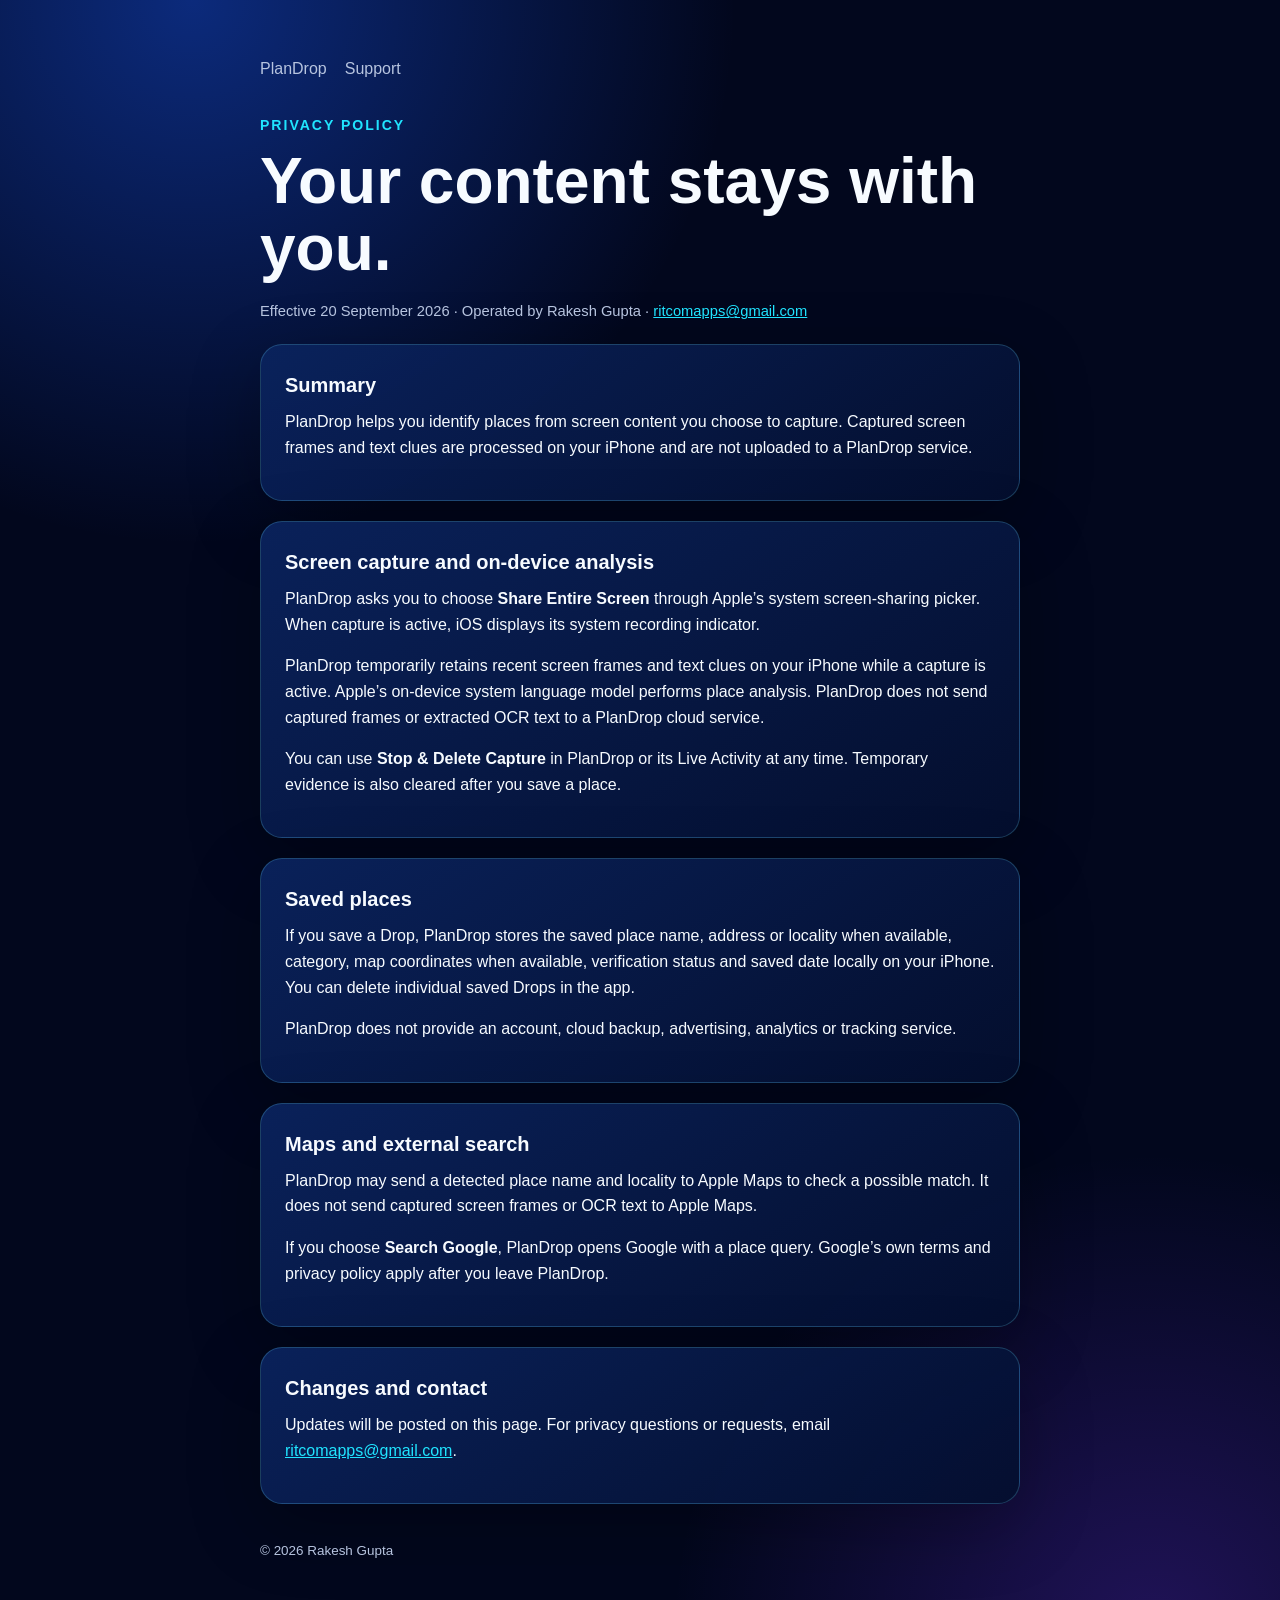
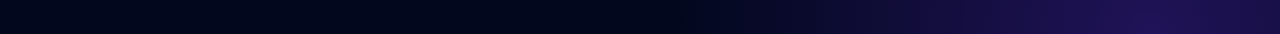
==== privacy.html @ aedbefcd "docs: publish PlanDrop privacy and support" ====
<!doctype html>
<html lang="en">
<head>
  <meta charset="utf-8">
  <meta name="viewport" content="width=device-width, initial-scale=1">
  <meta name="description" content="PlanDrop Privacy Policy.">
  <title>Privacy Policy — PlanDrop</title>
  <link rel="stylesheet" href="styles.css">
</head>
<body>
  <main>
    <nav><a href="index.html">PlanDrop</a><a href="support.html">Support</a></nav>
    <div class="brand">Privacy Policy</div>
    <h1>Your content stays with you.</h1>
    <p class="meta">Effective 20 September 2026 · Operated by Rakesh Gupta · <a href="mailto:ritcomapps@gmail.com">ritcomapps@gmail.com</a></p>

    <section class="card">
      <h2>Summary</h2>
      <p>PlanDrop helps you identify places from screen content you choose to capture. Captured screen frames and text clues are processed on your iPhone and are not uploaded to a PlanDrop service.</p>
    </section>

    <section class="card">
      <h2>Screen capture and on-device analysis</h2>
      <p>PlanDrop asks you to choose <strong>Share Entire Screen</strong> through Apple’s system screen-sharing picker. When capture is active, iOS displays its system recording indicator.</p>
      <p>PlanDrop temporarily retains recent screen frames and text clues on your iPhone while a capture is active. Apple’s on-device system language model performs place analysis. PlanDrop does not send captured frames or extracted OCR text to a PlanDrop cloud service.</p>
      <p>You can use <strong>Stop &amp; Delete Capture</strong> in PlanDrop or its Live Activity at any time. Temporary evidence is also cleared after you save a place.</p>
    </section>

    <section class="card">
      <h2>Saved places</h2>
      <p>If you save a Drop, PlanDrop stores the saved place name, address or locality when available, category, map coordinates when available, verification status and saved date locally on your iPhone. You can delete individual saved Drops in the app.</p>
      <p>PlanDrop does not provide an account, cloud backup, advertising, analytics or tracking service.</p>
    </section>

    <section class="card">
      <h2>Maps and external search</h2>
      <p>PlanDrop may send a detected place name and locality to Apple Maps to check a possible match. It does not send captured screen frames or OCR text to Apple Maps.</p>
      <p>If you choose <strong>Search Google</strong>, PlanDrop opens Google with a place query. Google’s own terms and privacy policy apply after you leave PlanDrop.</p>
    </section>

    <section class="card">
      <h2>Changes and contact</h2>
      <p>Updates will be posted on this page. For privacy questions or requests, email <a href="mailto:ritcomapps@gmail.com">ritcomapps@gmail.com</a>.</p>
    </section>
    <footer>© 2026 Rakesh Gupta</footer>
  </main>
</body>
</html>
---- styles.css ----
:root {
  color-scheme: dark;
  --background: #02071d;
  --panel: #07153b;
  --border: rgba(111, 225, 255, 0.22);
  --text: #f7fbff;
  --muted: #b7c4df;
  --cyan: #20e4ff;
  --blue: #3478ff;
}

* { box-sizing: border-box; }

body {
  margin: 0;
  min-height: 100vh;
  background:
    radial-gradient(circle at 15% 0%, rgba(25, 91, 255, 0.42), transparent 34rem),
    radial-gradient(circle at 90% 100%, rgba(118, 52, 255, 0.26), transparent 30rem),
    var(--background);
  color: var(--text);
  font-family: -apple-system, BlinkMacSystemFont, "SF Pro Display", "Segoe UI", sans-serif;
  line-height: 1.6;
}

main {
  width: min(760px, calc(100% - 32px));
  margin: 0 auto;
  padding: 56px 0 72px;
}

.brand {
  color: var(--cyan);
  font-size: 0.88rem;
  font-weight: 750;
  letter-spacing: 0.14em;
  text-transform: uppercase;
}

h1 { font-size: clamp(2.25rem, 8vw, 4rem); line-height: 1.05; margin: 12px 0 18px; }
h2 { font-size: 1.25rem; margin: 0 0 8px; }
p { margin: 0 0 16px; }
a { color: var(--cyan); }

.lede { color: var(--muted); font-size: 1.12rem; max-width: 650px; }
.meta { color: var(--muted); font-size: 0.92rem; }

.card {
  background: linear-gradient(145deg, rgba(10, 35, 94, 0.94), rgba(4, 15, 47, 0.94));
  border: 1px solid var(--border);
  border-radius: 22px;
  margin-top: 20px;
  padding: 24px;
  box-shadow: 0 22px 70px rgba(0, 0, 0, 0.28);
}

.actions { display: grid; grid-template-columns: repeat(auto-fit, minmax(220px, 1fr)); gap: 14px; margin-top: 28px; }
.action {
  display: block;
  padding: 18px;
  border-radius: 16px;
  background: rgba(52, 120, 255, 0.17);
  border: 1px solid rgba(52, 120, 255, 0.5);
  color: var(--text);
  font-weight: 700;
  text-decoration: none;
}
.action span { display: block; color: var(--muted); font-size: 0.88rem; font-weight: 500; margin-top: 4px; }

footer { color: var(--muted); font-size: 0.84rem; margin-top: 36px; }
nav { display: flex; gap: 18px; flex-wrap: wrap; margin-bottom: 32px; }
nav a { color: var(--muted); text-decoration: none; }
nav a:hover, nav a:focus { color: var(--cyan); }

@media (max-width: 520px) {
  main { padding-top: 32px; }
  .card { padding: 20px; border-radius: 18px; }
}
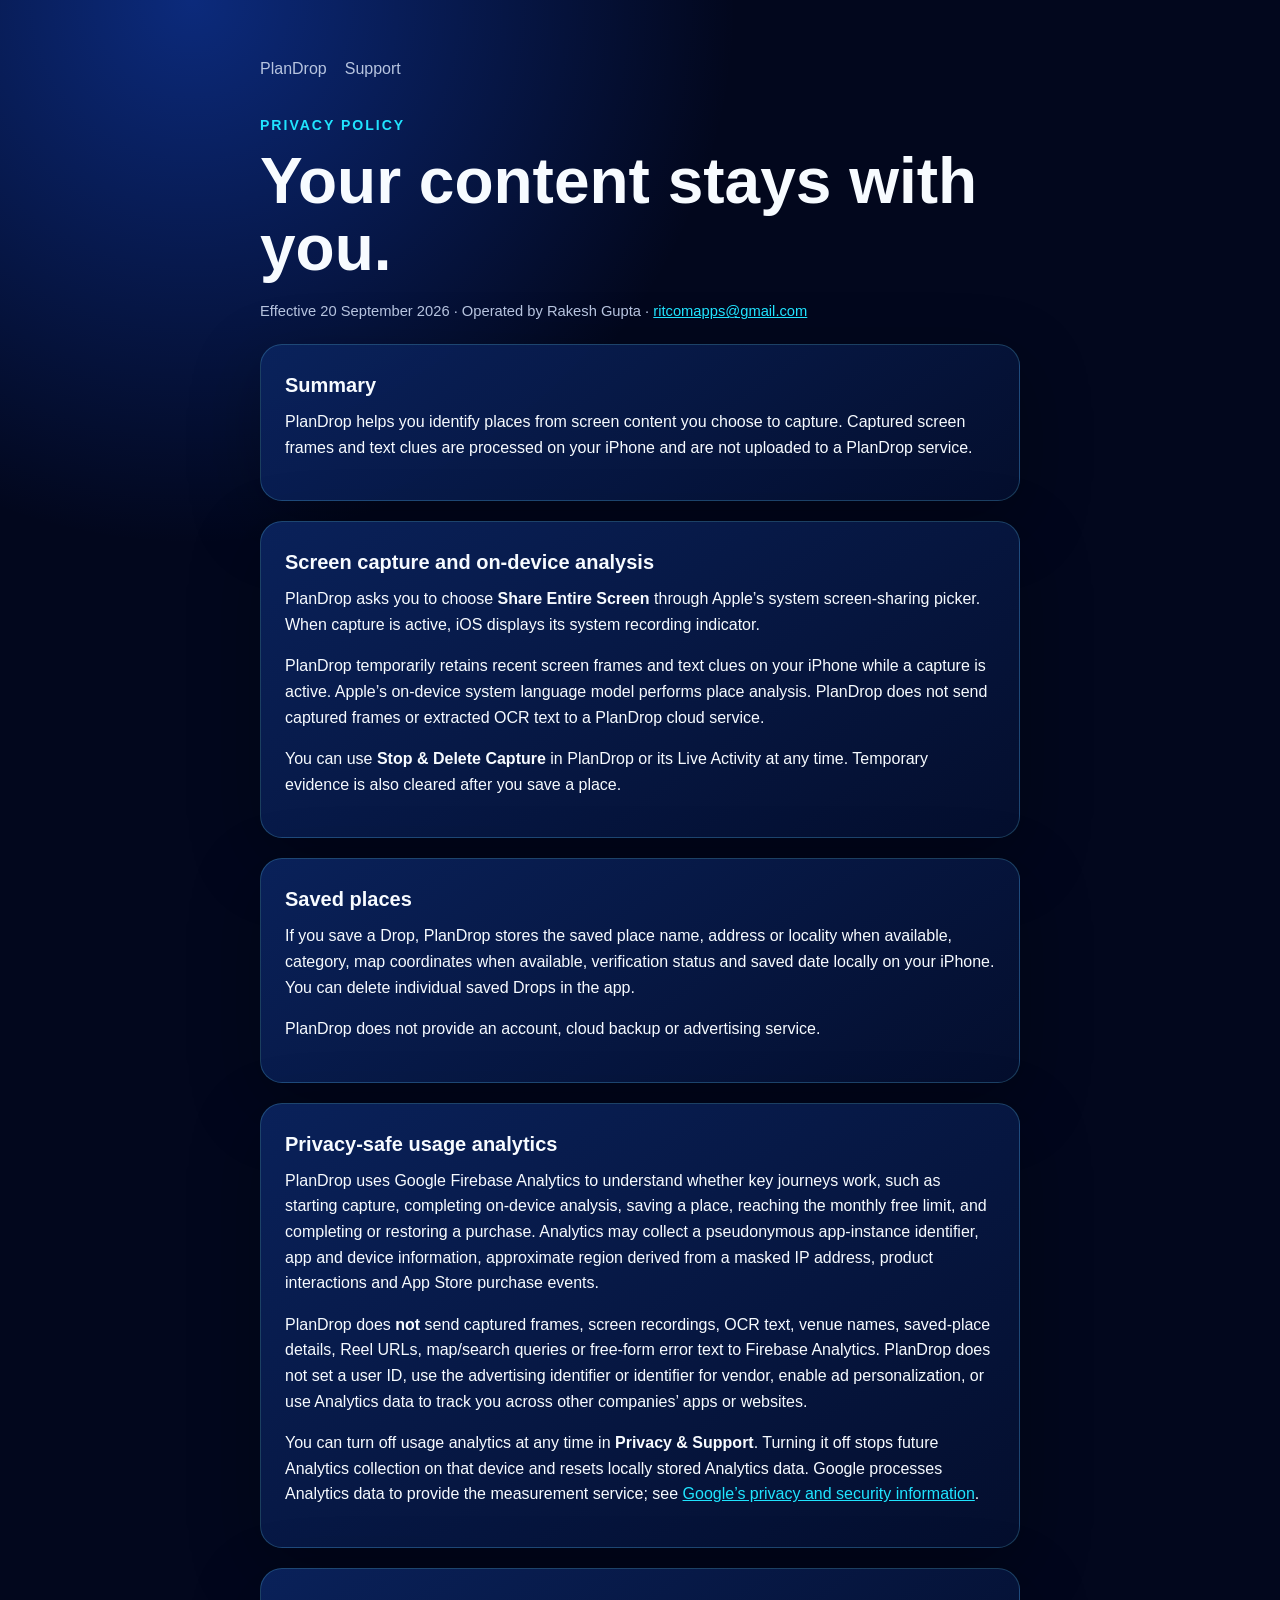
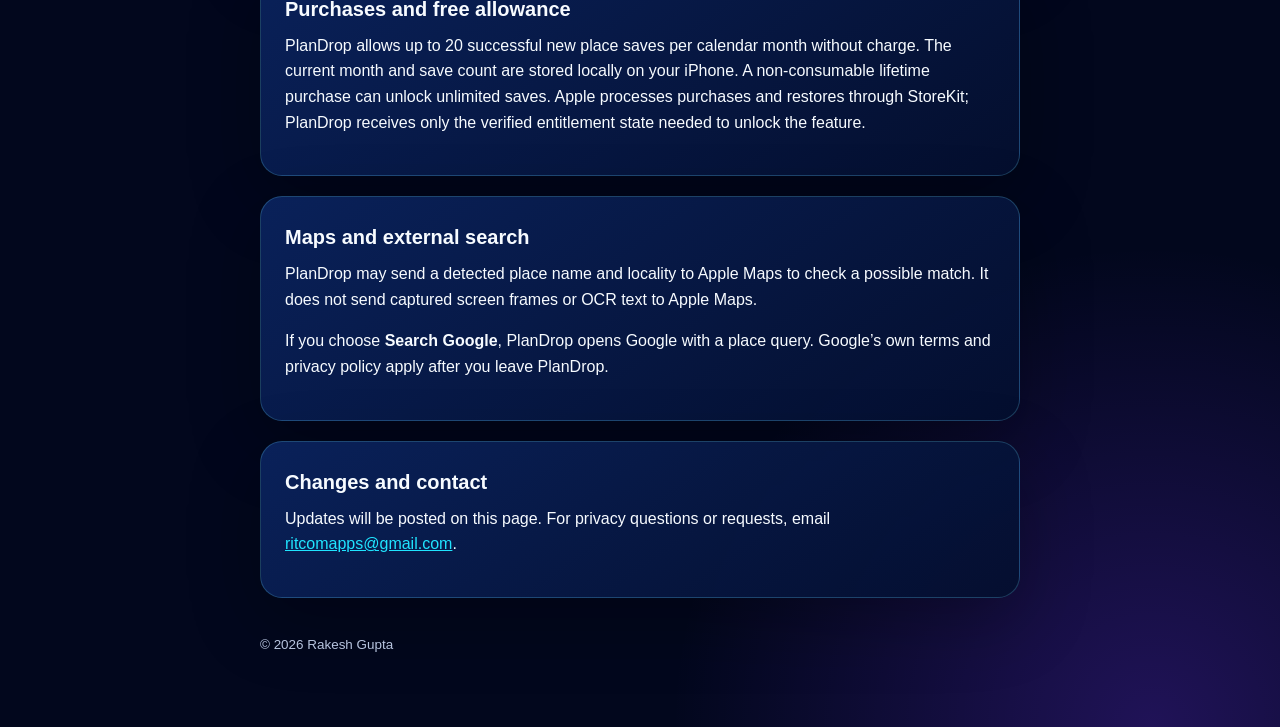
==== commit c3f87b76: "docs: publish PlanDrop privacy and support" ====
--- a/privacy.html
+++ b/privacy.html
@@ -29,7 +29,19 @@
     <section class="card">
       <h2>Saved places</h2>
       <p>If you save a Drop, PlanDrop stores the saved place name, address or locality when available, category, map coordinates when available, verification status and saved date locally on your iPhone. You can delete individual saved Drops in the app.</p>
-      <p>PlanDrop does not provide an account, cloud backup, advertising, analytics or tracking service.</p>
+      <p>PlanDrop does not provide an account, cloud backup or advertising service.</p>
+    </section>
+
+    <section class="card">
+      <h2>Privacy-safe usage analytics</h2>
+      <p>PlanDrop uses Google Firebase Analytics to understand whether key journeys work, such as starting capture, completing on-device analysis, saving a place, reaching the monthly free limit, and completing or restoring a purchase. Analytics may collect a pseudonymous app-instance identifier, app and device information, approximate region derived from a masked IP address, product interactions and App Store purchase events.</p>
+      <p>PlanDrop does <strong>not</strong> send captured frames, screen recordings, OCR text, venue names, saved-place details, Reel URLs, map/search queries or free-form error text to Firebase Analytics. PlanDrop does not set a user ID, use the advertising identifier or identifier for vendor, enable ad personalization, or use Analytics data to track you across other companies’ apps or websites.</p>
+      <p>You can turn off usage analytics at any time in <strong>Privacy &amp; Support</strong>. Turning it off stops future Analytics collection on that device and resets locally stored Analytics data. Google processes Analytics data to provide the measurement service; see <a href="https://firebase.google.com/support/privacy">Google’s privacy and security information</a>.</p>
+    </section>
+
+    <section class="card">
+      <h2>Purchases and free allowance</h2>
+      <p>PlanDrop allows up to 20 successful new place saves per calendar month without charge. The current month and save count are stored locally on your iPhone. A non-consumable lifetime purchase can unlock unlimited saves. Apple processes purchases and restores through StoreKit; PlanDrop receives only the verified entitlement state needed to unlock the feature.</p>
     </section>
 
     <section class="card">
